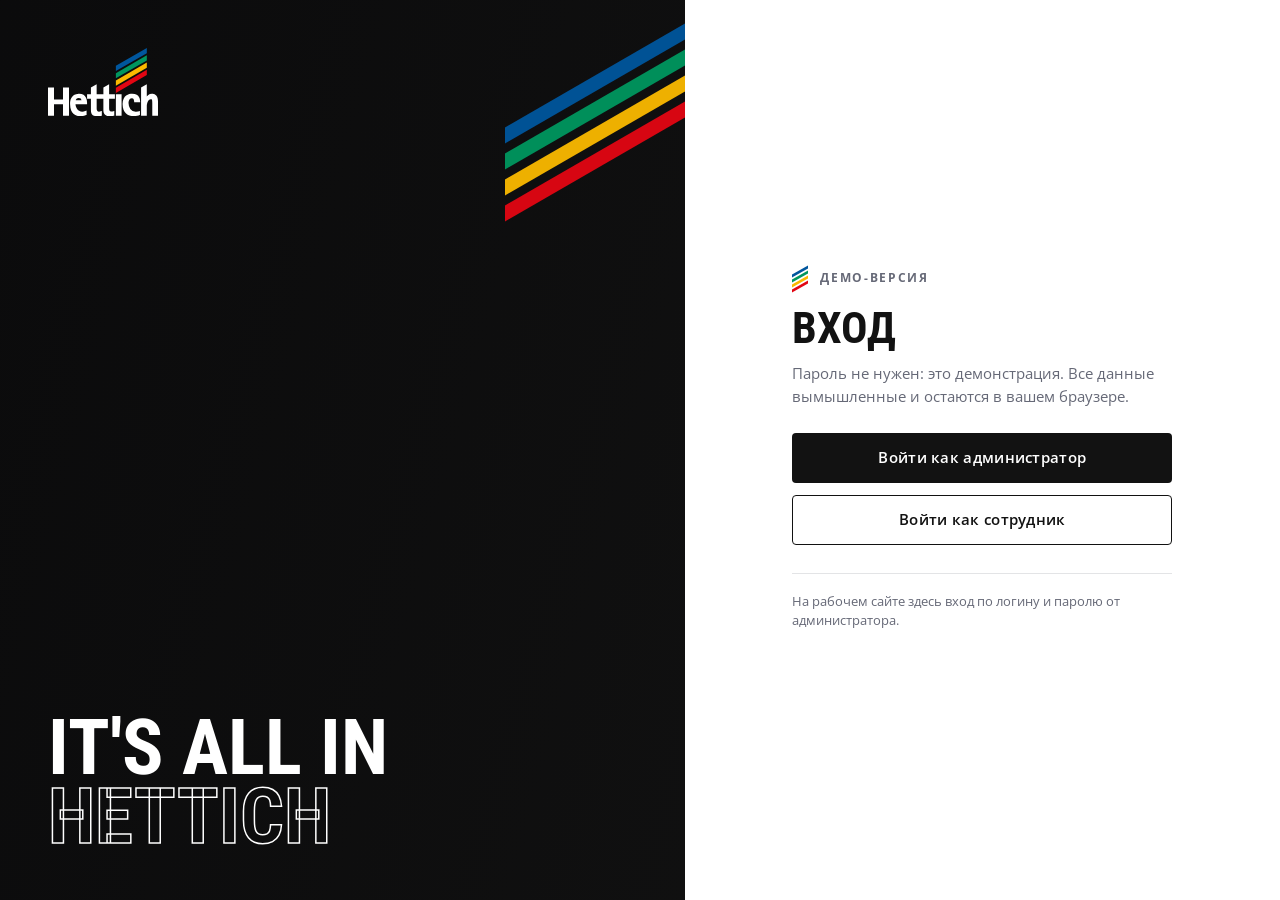
==== login.html @ bbdf1726 "Демо на GitHub Pages: обновление страниц" ====
<!doctype html>
<!-- Демо-версия для GitHub Pages. Файл собран deploy/build-pages.py из web/ — правьте web/, не этот файл. -->

<html lang="ru">
<head>
<meta charset="utf-8">
<meta name="viewport" content="width=device-width, initial-scale=1">
<meta name="robots" content="noindex, nofollow">
<title>Демо · Вход · Hettich · Полезные материалы</title>
<link rel="icon" href="data:image/svg+xml,%3Csvg xmlns='http://www.w3.org/2000/svg' viewBox='0 0 32 32'%3E%3Cg transform='skewY(-30) translate(0 18)'%3E%3Crect x='6' y='2' width='20' height='4' fill='%2300569d'/%3E%3Crect x='6' y='8' width='20' height='4' fill='%2300965f'/%3E%3Crect x='6' y='14' width='20' height='4' fill='%23fab900'/%3E%3Crect x='6' y='20' width='20' height='4' fill='%23e20613'/%3E%3C/g%3E%3C/svg%3E">
<link rel="preconnect" href="https://fonts.googleapis.com">
<link rel="preconnect" href="https://fonts.gstatic.com" crossorigin>
<link href="https://fonts.googleapis.com/css2?family=Open+Sans:wght@400;600;700&family=Roboto+Condensed:wght@700&display=swap" rel="stylesheet">
<link rel="stylesheet" href="web/app.css">
<style>
body { min-height: 100vh; display: grid; grid-template-columns: minmax(0, 1.15fr) minmax(380px, 1fr); grid-template-rows: minmax(100vh, auto); }
.side {
  position: relative; overflow: hidden; color: #fff; padding: 48px; display: flex; flex-direction: column; justify-content: space-between;
  background: #121212;
}
.side::before { content: ""; position: absolute; inset: 0; background: linear-gradient(105deg, rgba(10, 10, 11, .88) 0%, rgba(10, 10, 11, .55) 55%, rgba(10, 10, 11, .25)); }
.side > * { position: relative; }
.side .logo { width: 110px; color: #fff; }
.side h2 { margin: 0; font: 700 clamp(44px, 6vw, 88px)/.9 var(--font-head); text-transform: uppercase; max-width: 9ch; }
.side h2 span { display: block; color: transparent; -webkit-text-stroke: 1.5px #fff; }
.side p { max-width: 420px; color: #cfd1d6; margin: 18px 0 0; }
.big-stripes { position: absolute; right: -40px; top: 64px; display: grid; gap: 10px; transform: skewY(-30deg); opacity: .95; }
.big-stripes i { display: block; width: 220px; height: 16px; transform-origin: right; animation: slide .9s var(--ease) both; }
.big-stripes i:nth-child(1) { background: var(--s-blue); }
.big-stripes i:nth-child(2) { background: var(--s-green); animation-delay: .08s; }
.big-stripes i:nth-child(3) { background: var(--s-yellow); animation-delay: .16s; }
.big-stripes i:nth-child(4) { background: var(--s-red); animation-delay: .24s; }
@keyframes slide { from { transform: scaleX(0); } }

.panel { display: grid; place-items: center; padding: 48px 32px; background: #fff; }
.form { width: min(380px, 100%); display: grid; gap: 18px; }
.form .kicker { font-size: 12px; font-weight: 700; letter-spacing: .14em; text-transform: uppercase; color: var(--steel); display: flex; gap: 12px; align-items: center; }
.form .kicker .stripes i { width: 16px; height: 3px; }
.form .kicker .stripes { gap: 2px; }
.form h1 { margin: 0; font: 700 44px/1 var(--font-head); text-transform: uppercase; }
.form .intro { margin: -6px 0 6px; color: var(--steel); font-size: 15px; }
.form .btn { height: 50px; font-size: 15px; }
.help { margin-top: 10px; padding-top: 18px; border-top: 1px solid var(--line); font-size: 13px; color: var(--steel); line-height: 1.5; }
.shake { animation: shake .4s; }
@keyframes shake { 20%, 60% { transform: translateX(-6px); } 40%, 80% { transform: translateX(6px); } }

@media (max-width: 860px) {
  body { grid-template-columns: 1fr; grid-template-rows: auto 1fr; }
  .side { min-height: 260px; padding: 24px 20px; }
  .side h2 { font-size: 44px; }
  .side p { display: none; }
  .big-stripes { top: 28px; }
  .big-stripes i { width: 140px; height: 10px; }
  body { grid-template-rows: auto 1fr; }
  .panel { padding: 32px 16px 48px; align-items: start; }
}
</style>
</head>
<body>
<section class="side" aria-hidden="true">
  <div class="logo" id="logo"></div>
  <div>
    <h2>It's all in <span>Hettich</span></h2>
  </div>
  <div class="big-stripes"><i></i><i></i><i></i><i></i></div>
</section>

<main class="panel">
  <form class="form" id="form" autocomplete="on" novalidate>
    <div class="kicker"><span class="stripes"><i></i><i></i><i></i><i></i></span>Полезные материалы</div>
    <h1>Вход</h1>
    <p class="intro">Логин и пароль выдаёт администратор.</p>
    <div class="field">
      <label for="login">Логин</label>
      <input class="input" id="login" name="username" autocomplete="username" required autocapitalize="off" spellcheck="false">
    </div>
    <div class="field">
      <label for="password">Пароль</label>
      <div class="pw-wrap">
        <input class="input" id="password" name="password" type="password" autocomplete="current-password" required>
        <button type="button" class="pw-toggle" aria-label="Показать пароль"></button>
      </div>
    </div>
    <div class="form-error" id="err" aria-live="polite"></div>
    <button class="btn block" type="submit" id="go">Войти</button>
    <div class="help">Забыли пароль? Напишите администратору.
      <div style="margin-top:10px"><button type="button" class="link-btn" id="recover">Вход по ключу восстановления</button></div></div>
  </form>
</main>

<script src="web/demo.js"></script>
<script src="web/common.js"></script>
<script>
$('#logo').innerHTML = LOGO;
bindPwToggles();
$('#login').focus();
$('#recover').onclick = () => recoverModal($('#login').value.trim());
$('#form').onsubmit = async (e) => {
  e.preventDefault();
  const err = $('#err'), go = $('#go');
  err.textContent = '';
  if (!$('#login').value.trim() || !$('#password').value) { err.textContent = 'Введите логин и пароль'; return; }
  go.disabled = true; go.textContent = 'Проверяем…';
  try {
    await api('/api/login', { login: $('#login').value.trim(), password: $('#password').value });
    location.href = SITE.home;
  } catch (ex) {
    err.textContent = ex.message;
    $('#form').classList.remove('shake'); void $('#form').offsetWidth; $('#form').classList.add('shake');
    go.disabled = false; go.textContent = 'Войти';
  }
};
</script>
</body>
</html>
---- web/app.css ----
/* Hettich · Полезные материалы — общий стиль
   Палитра и шрифт — как на hettich.com: Open Sans, графит, светло-серый, полосы логотипа. */
:root {
  --ink: #121212;
  --ink-2: #3a3b40;
  --steel: #666977;
  --steel-2: #8b8e99;
  --line: #e3e4e6;
  --mist: #f1f2f2;
  --paper: #ffffff;
  --sky: #42a9d6;
  --sky-ink: #2f86ad;
  --s-blue: #00569d;
  --s-green: #00965f;
  --s-yellow: #fab900;
  --s-red: #e20613;
  --danger: #c4122f;
  --ok: #00965f;
  --radius: 4px;
  --shadow: 0 1px 2px rgba(18, 18, 18, .06), 0 8px 24px rgba(18, 18, 18, .06);
  --shadow-lg: 0 24px 60px rgba(18, 18, 18, .18);
  --ease: cubic-bezier(.2, .7, .2, 1);
  --font: "Open Sans", system-ui, -apple-system, "Segoe UI", Roboto, Arial, sans-serif;
  --font-head: "Roboto Condensed", "Arial Narrow", "Open Sans", sans-serif;
  color-scheme: light;
}

* { box-sizing: border-box; }
[hidden] { display: none !important; }
html { -webkit-text-size-adjust: 100%; }
body {
  margin: 0;
  background: var(--paper);
  color: var(--ink);
  font: 400 16px/1.55 var(--font);
  -webkit-font-smoothing: antialiased;
}
img, video { display: block; max-width: 100%; }
a { color: inherit; }
button { font: inherit; color: inherit; }
:focus-visible { outline: 2px solid var(--sky); outline-offset: 2px; }
.sr-only { position: absolute; width: 1px; height: 1px; overflow: hidden; clip: rect(0 0 0 0); white-space: nowrap; }

.wrap { width: min(1240px, 100% - 32px); margin-inline: auto; }

/* ---------- Полосы логотипа — фирменный мотив ---------- */
.stripes { display: inline-flex; flex-direction: column; gap: 3px; transform: skewY(-30deg); }
.stripes i { display: block; width: 26px; height: 5px; }
.stripes i:nth-child(1) { background: var(--s-blue); }
.stripes i:nth-child(2) { background: var(--s-green); }
.stripes i:nth-child(3) { background: var(--s-yellow); }
.stripes i:nth-child(4) { background: var(--s-red); }

/* ---------- Шапка ---------- */
.topbar {
  position: sticky; top: 0; z-index: 40;
  background: rgba(255, 255, 255, .92);
  backdrop-filter: saturate(1.4) blur(12px);
  border-bottom: 1px solid var(--line);
}
.topbar .wrap { display: flex; align-items: center; gap: 20px; height: 72px; }
.brand { display: flex; align-items: center; gap: 16px; text-decoration: none; }
.brand svg { width: 78px; height: auto; }
.brand-sep { width: 1px; height: 28px; background: var(--line); }
.brand-title { font: 600 15px/1.2 var(--font); letter-spacing: .01em; }
.brand-title small { display: block; font-weight: 400; font-size: 12px; color: var(--steel); }
.topbar nav { margin-left: auto; display: flex; align-items: center; gap: 6px; }

.nav-link {
  display: inline-flex; align-items: center; gap: 8px; height: 40px; padding: 0 14px;
  border: 0; background: none; border-radius: var(--radius); cursor: pointer;
  font-size: 14px; font-weight: 600; text-decoration: none; color: var(--ink-2);
}
.nav-link:hover { background: var(--mist); color: var(--ink); }
.nav-link[aria-current="page"] { color: var(--ink); background: var(--mist); }

.user-btn .who b, .user-btn .who span { display: block; max-width: 130px; white-space: nowrap; overflow: hidden; text-overflow: ellipsis; }
@media (max-width: 1440px) { .brand-title small { display: none; } }

/* Поиск в шапке */
.hsearch { position: relative; flex: 1; max-width: 420px; margin-left: 12px; }
.hsearch input {
  width: 100%; height: 42px; padding: 0 36px 0 40px; border: 1px solid transparent; border-radius: 22px;
  background: var(--mist); font: 14px var(--font); color: var(--ink); transition: background .15s, border-color .15s, box-shadow .15s;
}
.hsearch input::placeholder { color: #8b8e99; }
.hsearch input:hover { background: #e9eaeb; }
.hsearch input:focus { outline: none; background: #fff; border-color: var(--ink); box-shadow: 0 0 0 3px rgba(66, 169, 214, .25); }
.hsearch input::-webkit-search-cancel-button { cursor: pointer; }
.hsearch svg { position: absolute; left: 14px; top: 12px; width: 18px; height: 18px; color: var(--steel); pointer-events: none; }
.hsearch kbd { position: absolute; right: 12px; top: 11px; font: 600 11px var(--font); color: var(--steel); border: 1px solid #d4d6da; background: #fff; border-radius: 3px; padding: 1px 6px; pointer-events: none; }
.hsearch input:focus ~ kbd, .hsearch input:not(:placeholder-shown) ~ kbd { display: none; }

/* Кнопка «Загрузить» в шапке — главное действие, заметная */
.btn.hup { height: 42px; padding: 0 18px 0 14px; border-radius: 22px; margin-left: 6px; gap: 8px; }
.btn.hup svg { width: 18px; height: 18px; }
.btn.hup::after {
  content: ""; position: absolute; left: 14px; right: 14px; bottom: 6px; height: 2px; border-radius: 1px; opacity: 0;
  background: linear-gradient(90deg, var(--s-blue) 0 25%, var(--s-green) 25% 50%, var(--s-yellow) 50% 75%, var(--s-red) 75%);
  transition: opacity .2s;
}
.btn.hup:hover::after { opacity: 1; }

@media (max-width: 1180px) {
  .brand-title small, .brand-sep { display: none; }
  .nav-link .label { display: none; }
  .nav-link { padding: 0 10px; }
  .btn.hup { padding: 0 16px; }
}
@media (max-width: 720px) {
  .topbar .wrap { flex-wrap: wrap; height: auto; padding: 8px 0 10px; row-gap: 8px; }
  .brand-title { display: none; }
  .hsearch { order: 5; flex-basis: 100%; max-width: none; margin: 0; }
  .hsearch kbd { display: none; }
  .btn.hup .label { display: none; }
  .btn.hup { width: 42px; padding: 0; margin-left: 2px; }
}
.nav-link.nav-main { border: 1px solid var(--line); }
.nav-link.nav-main[aria-current="page"] { border-color: var(--ink); background: var(--ink); color: #fff; }
.confirm-row { display: grid; grid-template-columns: 1fr 1fr; gap: 10px; }
.btn.danger-solid { --bg: var(--danger); --fg: #fff; }
.btn.danger-solid:hover { background: #a30f27; }
.confirm-list { margin: 10px 0 0; padding: 0; list-style: none; font-size: 13.5px; color: var(--ink-2); max-height: 180px; overflow: auto; border-top: 1px solid var(--line); }
.confirm-list li { padding: 7px 0; border-bottom: 1px solid #eeeff0; white-space: nowrap; overflow: hidden; text-overflow: ellipsis; }
.nav-link svg { width: 18px; height: 18px; }

.user-menu { position: relative; }
.avatar {
  width: 32px; height: 32px; border-radius: 50%; display: grid; place-items: center;
  background: var(--ink); color: #fff; font-size: 12px; font-weight: 700; letter-spacing: .02em;
}
.user-btn { padding: 0 8px 0 4px; height: 44px; }
.user-btn .who { text-align: left; line-height: 1.2; }
.user-btn .who b { display: block; font-size: 13px; }
.user-btn .who span { font-size: 11px; color: var(--steel); font-weight: 400; }
.dropdown {
  position: absolute; right: 0; top: calc(100% + 8px); min-width: 230px;
  background: #fff; border: 1px solid var(--line); border-radius: 6px; box-shadow: var(--shadow-lg);
  padding: 6px; display: none;
}
.dropdown.open { display: block; animation: pop .16s var(--ease); }
.dropdown button, .dropdown a {
  display: flex; align-items: center; gap: 10px; width: 100%; padding: 10px 12px; border: 0; background: none;
  font-size: 14px; text-align: left; border-radius: 4px; cursor: pointer; text-decoration: none;
}
.dropdown button:hover, .dropdown a:hover { background: var(--mist); }
.dropdown hr { border: 0; border-top: 1px solid var(--line); margin: 6px 0; }
.dropdown svg { width: 16px; height: 16px; color: var(--steel); }

@keyframes pop { from { opacity: 0; transform: translateY(-4px); } }

/* ---------- Кнопки ---------- */
.btn {
  --bg: var(--ink); --fg: #fff;
  position: relative; display: inline-flex; align-items: center; justify-content: center; gap: 10px;
  height: 44px; padding: 0 20px; border: 1px solid transparent; border-radius: var(--radius);
  background: var(--bg); color: var(--fg); cursor: pointer; overflow: hidden;
  font: 600 14px/1 var(--font); letter-spacing: .02em; text-decoration: none; white-space: nowrap;
  transition: background .2s, color .2s, border-color .2s, transform .1s;
}
.btn:hover { background: #2b2c30; }
.btn:active { transform: translateY(1px); }
.btn svg { width: 18px; height: 18px; flex: none; }
.btn.ghost { --bg: transparent; --fg: var(--ink); border-color: var(--ink); }
.btn.ghost:hover { background: var(--ink); color: #fff; }
.btn.light { --bg: var(--mist); --fg: var(--ink); }
.btn.light:hover { background: #e4e5e6; }
.btn.small { height: 34px; padding: 0 12px; font-size: 13px; }
.btn.block { width: 100%; }
.btn.danger { --bg: transparent; --fg: var(--danger); border-color: #f0c9cf; }
.btn.danger:hover { background: var(--danger); color: #fff; }
.btn[disabled] { opacity: .5; pointer-events: none; }

/* Кнопка скачивания: при наведении «пробегают» полосы бренда */
.btn-dl::after {
  content: ""; position: absolute; left: 0; right: 0; bottom: 0; height: 3px;
  background: linear-gradient(90deg, var(--s-blue) 0 25%, var(--s-green) 25% 50%, var(--s-yellow) 50% 75%, var(--s-red) 75%);
  transform: scaleX(0); transform-origin: left; transition: transform .35s var(--ease);
}
.btn-dl:hover::after { transform: scaleX(1); }

/* ---------- Поля ---------- */
.field { display: grid; gap: 6px; }
.field label { font-size: 13px; font-weight: 600; color: var(--ink-2); }
.input, select.input {
  height: 46px; width: 100%; padding: 0 14px; border: 1px solid #cfd1d5; border-radius: var(--radius);
  background: #fff; font: 15px var(--font); color: var(--ink); transition: border-color .15s, box-shadow .15s;
}
.input:hover { border-color: var(--steel-2); }
.input:focus { outline: none; border-color: var(--ink); box-shadow: 0 0 0 3px rgba(66, 169, 214, .25); }
.pw-wrap { position: relative; }
.pw-wrap .input { padding-right: 48px; }
.pw-toggle {
  position: absolute; right: 4px; top: 4px; width: 38px; height: 38px; border: 0; background: none;
  cursor: pointer; color: var(--steel); border-radius: 3px;
}
.pw-toggle:hover { color: var(--ink); background: var(--mist); }
.pw-toggle svg { width: 20px; height: 20px; margin: auto; }
.form-error { min-height: 20px; font-size: 13px; color: var(--danger); }

/* ---------- Модальные окна ---------- */
.modal-back {
  position: fixed; inset: 0; z-index: 100; display: grid; place-items: center; padding: 16px;
  background: rgba(18, 18, 18, .55); backdrop-filter: blur(3px);
  animation: fade .2s ease;
}
.modal {
  position: relative; /* крестик закрытия позиционируется относительно окна, а не экрана */
  width: min(480px, 100%); max-height: calc(100vh - 32px); overflow: auto;
  background: #fff; border-radius: 6px; box-shadow: var(--shadow-lg); animation: rise .28s var(--ease);
}
.modal-head { position: relative; padding: 26px 28px 8px; }
.modal-head h3 { margin: 0; font: 700 26px/1.1 var(--font-head); text-transform: uppercase; letter-spacing: .01em; }
.modal-head p { margin: 8px 0 0; color: var(--steel); font-size: 14px; }
.modal-body { padding: 16px 28px 28px; display: grid; gap: 14px; }
.modal-x {
  position: absolute; right: 12px; top: 12px; z-index: 2; width: 36px; height: 36px; border: 0; background: none;
  border-radius: 50%; cursor: pointer; color: var(--steel);
}
.modal-x:hover { background: var(--mist); color: var(--ink); }
.modal-x svg { width: 20px; height: 20px; margin: auto; }
@keyframes fade { from { opacity: 0; } }
@keyframes rise { from { opacity: 0; transform: translateY(14px) scale(.98); } }

/* ---------- Ключ восстановления ---------- */
.dropdown .dot { width: 8px; height: 8px; border-radius: 50%; background: var(--s-yellow); margin-left: auto; box-shadow: 0 0 0 3px #fff4d6; }
.notice-bar { background: #fff7e0; border-bottom: 1px solid #f3e2a9; color: #5c4400; font-size: 14px; }
.notice-bar .wrap { display: flex; align-items: center; gap: 12px; min-height: 52px; padding: 8px 0; }
.notice-bar svg { width: 20px; height: 20px; flex: none; color: #b88700; }
.notice-bar span { margin-right: auto; }
.notice-bar .btn { --bg: #5c4400; flex: none; }
.notice-bar .btn:hover { background: #3f2f00; }
.rk-status { display: flex; gap: 12px; padding: 14px; border-radius: 4px; font-size: 13.5px; line-height: 1.45; }
.rk-status svg { width: 22px; height: 22px; flex: none; }
.rk-status b { display: block; font-size: 14px; }
.rk-status.ok { background: #e3f4ec; color: #0a5b3b; }
.rk-status.warn { background: #fff4d6; color: #6b4e00; }
.rk-key { border: 1px solid var(--line); border-left: 4px solid var(--ink); border-radius: 4px; padding: 14px 16px; display: grid; gap: 6px; }
.rk-key span { font-size: 12px; font-weight: 700; color: var(--steel); text-transform: uppercase; letter-spacing: .08em; }
.rk-key code { font: 700 17px/1.4 ui-monospace, "Cascadia Mono", Consolas, monospace; letter-spacing: .02em; word-break: break-all; user-select: all; }
.warn { display: flex; gap: 10px; padding: 12px 14px; background: #fff7e0; border-radius: 4px; font-size: 13px; color: #6b4e00; line-height: 1.45; }
.check { display: flex; gap: 10px; align-items: center; font-size: 14px; cursor: pointer; }
.check input { width: 18px; height: 18px; accent-color: var(--ink); }
.keyfile { display: flex; align-items: center; gap: 12px; padding: 14px; border: 1.5px dashed #c4c7cc; border-radius: 4px; cursor: pointer; transition: border-color .15s, background .15s; }
.keyfile:hover, .keyfile.over { border-color: var(--ink); background: var(--mist); }
.keyfile.loaded { border-style: solid; border-color: var(--ok); background: #e3f4ec; }
.keyfile svg { width: 24px; height: 24px; color: var(--steel); flex: none; }
.keyfile b { display: block; font-size: 14px; }
.keyfile small { color: var(--steel); font-size: 12.5px; }
.mono-in { font-family: ui-monospace, "Cascadia Mono", Consolas, monospace !important; font-size: 13.5px !important; margin-top: 8px; }
.hint-small { margin: 0; font-size: 12.5px; color: var(--steel); text-align: center; }
.link-btn { border: 0; background: none; padding: 0; color: var(--sky-ink); font: 600 13px var(--font); cursor: pointer; text-decoration: underline; text-underline-offset: 3px; }
.link-btn:hover { color: var(--ink); }
@media (max-width: 720px) {
  .notice-bar .wrap { flex-wrap: wrap; }
  .notice-bar .btn { width: 100%; }
}

/* ---------- Тост ---------- */
.toast {
  position: fixed; left: 50%; bottom: 24px; z-index: 200; transform: translateX(-50%);
  background: var(--ink); color: #fff; padding: 12px 18px; border-radius: 4px; font-size: 14px;
  box-shadow: var(--shadow-lg); display: flex; gap: 10px; align-items: center; animation: rise .25s var(--ease);
}
.toast svg { width: 18px; height: 18px; color: #7fd6a8; }

/* ---------- Подвал ---------- */
.foot { border-top: 1px solid var(--line); margin-top: 96px; padding: 28px 0 40px; color: var(--steel); font-size: 13px; }
.foot .wrap { display: flex; flex-wrap: wrap; gap: 12px 24px; align-items: center; justify-content: space-between; }
.foot .stripes { transform: skewY(-30deg) scale(.6); margin-right: 6px; }
.foot-brand { display: flex; align-items: center; gap: 8px; }

@media (max-width: 720px) {
  .topbar .wrap { height: auto; min-height: 60px; gap: 8px 12px; }
  .brand svg { width: 62px; }
  .brand-sep, .brand-title small { display: none; }
  .brand-title { font-size: 13px; }
  .user-btn .who { display: none; }
  .nav-link .label { display: none; }
}
@media (prefers-reduced-motion: reduce) {
  *, *::before, *::after { animation-duration: .01ms !important; transition-duration: .01ms !important; }
}
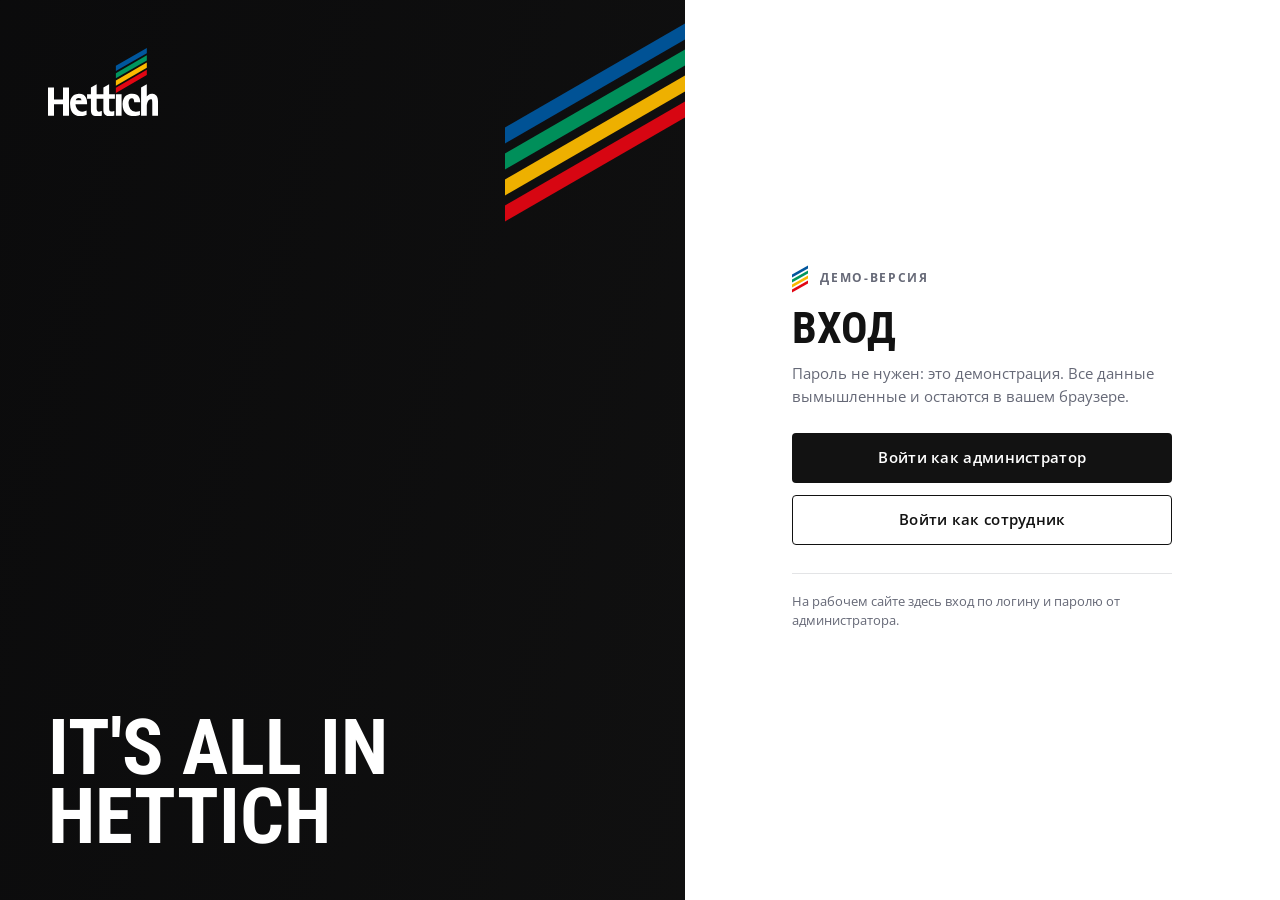
==== commit fea91cb4: "Мобильная версия: шапка в одну строку, поиск по кнопке, карточки в 2 колонки; сплошной шрифт заголов" ====
--- a/login.html
+++ b/login.html
@@ -22,7 +22,7 @@
 .side > * { position: relative; }
 .side .logo { width: 110px; color: #fff; }
 .side h2 { margin: 0; font: 700 clamp(44px, 6vw, 88px)/.9 var(--font-head); text-transform: uppercase; max-width: 9ch; }
-.side h2 span { display: block; color: transparent; -webkit-text-stroke: 1.5px #fff; }
+.side h2 span { display: block; color: #fff; }
 .side p { max-width: 420px; color: #cfd1d6; margin: 18px 0 0; }
 .big-stripes { position: absolute; right: -40px; top: 64px; display: grid; gap: 10px; transform: skewY(-30deg); opacity: .95; }
 .big-stripes i { display: block; width: 220px; height: 16px; transform-origin: right; animation: slide .9s var(--ease) both; }
@@ -40,13 +40,16 @@
 .form h1 { margin: 0; font: 700 44px/1 var(--font-head); text-transform: uppercase; }
 .form .intro { margin: -6px 0 6px; color: var(--steel); font-size: 15px; }
 .form .btn { height: 50px; font-size: 15px; }
+.back-link { justify-self: start; font-size: 13px; font-weight: 600; color: var(--steel); text-decoration: none; margin-bottom: -6px; }
+.back-link:hover { color: var(--ink); }
 .help { margin-top: 10px; padding-top: 18px; border-top: 1px solid var(--line); font-size: 13px; color: var(--steel); line-height: 1.5; }
 .shake { animation: shake .4s; }
 @keyframes shake { 20%, 60% { transform: translateX(-6px); } 40%, 80% { transform: translateX(6px); } }
 
 @media (max-width: 860px) {
   body { grid-template-columns: 1fr; grid-template-rows: auto 1fr; }
-  .side { min-height: 260px; padding: 24px 20px; }
+  .side { min-height: 230px; padding: 22px 20px; background-position: 72% center; }
+  .side::before { background: rgba(10, 10, 11, .8); }  /* на узком экране кадр с собственным текстом не должен проступать */
   .side h2 { font-size: 44px; }
   .side p { display: none; }
   .big-stripes { top: 28px; }
@@ -67,9 +70,10 @@
 
 <main class="panel">
   <form class="form" id="form" autocomplete="on" novalidate>
-    <div class="kicker"><span class="stripes"><i></i><i></i><i></i><i></i></span>Полезные материалы</div>
+    <a class="back-link" href="index.html">← К материалам</a>
+    <div class="kicker"><span class="stripes"><i></i><i></i><i></i><i></i></span>Для сотрудников</div>
     <h1>Вход</h1>
-    <p class="intro">Логин и пароль выдаёт администратор.</p>
+    <p class="intro">Логин и пароль выдаёт администратор. Смотреть и скачивать материалы можно без входа.</p>
     <div class="field">
       <label for="login">Логин</label>
       <input class="input" id="login" name="username" autocomplete="username" required autocapitalize="off" spellcheck="false">
--- a/web/app.css
+++ b/web/app.css
@@ -107,11 +107,23 @@
   .nav-link { padding: 0 10px; }
   .btn.hup { padding: 0 16px; }
 }
+.hs-toggle { display: none; }
 @media (max-width: 720px) {
-  .topbar .wrap { flex-wrap: wrap; height: auto; padding: 8px 0 10px; row-gap: 8px; }
+  /* Телефон: шапка в одну строку, поиск открывается значком 🔍 и выпадает под шапкой */
+  .topbar .wrap { position: relative; flex-wrap: nowrap; height: 60px; padding: 0; }
   .brand-title { display: none; }
-  .hsearch { order: 5; flex-basis: 100%; max-width: none; margin: 0; }
+  .hsearch { display: none; position: absolute; left: 0; right: 0; top: 100%; max-width: none; margin: 0;
+    padding: 8px 0 10px; background: #fff; box-shadow: 0 12px 24px -12px rgba(18, 18, 18, .25); }
+  .topbar.search-open .hsearch { display: block; animation: pop .16s var(--ease); }
+  .hsearch svg { top: 20px; }
   .hsearch kbd { display: none; }
+  .hs-toggle { display: inline-flex; width: 42px; padding: 0; justify-content: center; position: relative; }
+  .hs-toggle svg { width: 20px; height: 20px; }
+  .hs-toggle.has-q::after { content: ""; position: absolute; top: 9px; right: 9px; width: 7px; height: 7px; border-radius: 50%; background: var(--s-red); }
+  .topbar.search-open .hs-toggle { background: var(--mist); color: var(--ink); }
+  .topbar nav { gap: 4px; }
+  .nav-link { height: 42px; }
+  .nav-link.nav-main, .nav-link.staff-in { width: 42px; padding: 0; justify-content: center; }
   .btn.hup .label { display: none; }
   .btn.hup { width: 42px; padding: 0; margin-left: 2px; }
 }
@@ -200,7 +212,7 @@
 
 /* ---------- Модальные окна ---------- */
 .modal-back {
-  position: fixed; inset: 0; z-index: 100; display: grid; place-items: center; padding: 16px;
+  position: fixed; inset: 0; z-index: 200; display: grid; place-items: center; padding: 16px;
   background: rgba(18, 18, 18, .55); backdrop-filter: blur(3px);
   animation: fade .2s ease;
 }
@@ -251,14 +263,10 @@
 .hint-small { margin: 0; font-size: 12.5px; color: var(--steel); text-align: center; }
 .link-btn { border: 0; background: none; padding: 0; color: var(--sky-ink); font: 600 13px var(--font); cursor: pointer; text-decoration: underline; text-underline-offset: 3px; }
 .link-btn:hover { color: var(--ink); }
-@media (max-width: 720px) {
-  .notice-bar .wrap { flex-wrap: wrap; }
-  .notice-bar .btn { width: 100%; }
-}
 
 /* ---------- Тост ---------- */
 .toast {
-  position: fixed; left: 50%; bottom: 24px; z-index: 200; transform: translateX(-50%);
+  position: fixed; left: 50%; bottom: 24px; z-index: 400; transform: translateX(-50%);
   background: var(--ink); color: #fff; padding: 12px 18px; border-radius: 4px; font-size: 14px;
   box-shadow: var(--shadow-lg); display: flex; gap: 10px; align-items: center; animation: rise .25s var(--ease);
 }
@@ -271,7 +279,12 @@
 .foot-brand { display: flex; align-items: center; gap: 8px; }
 
 @media (max-width: 720px) {
-  .topbar .wrap { height: auto; min-height: 60px; gap: 8px 12px; }
+  .topbar .wrap { gap: 8px; }
+  .foot { margin-top: 56px; }
+  .notice-bar { font-size: 13px; }
+  .notice-bar .wrap { flex-wrap: nowrap; gap: 10px; }
+  .notice-bar .btn { width: auto; flex: none; height: 34px; padding: 0 12px; font-size: 12.5px; }
+  .notice-bar span b { display: block; }
   .brand svg { width: 62px; }
   .brand-sep, .brand-title small { display: none; }
   .brand-title { font-size: 13px; }
